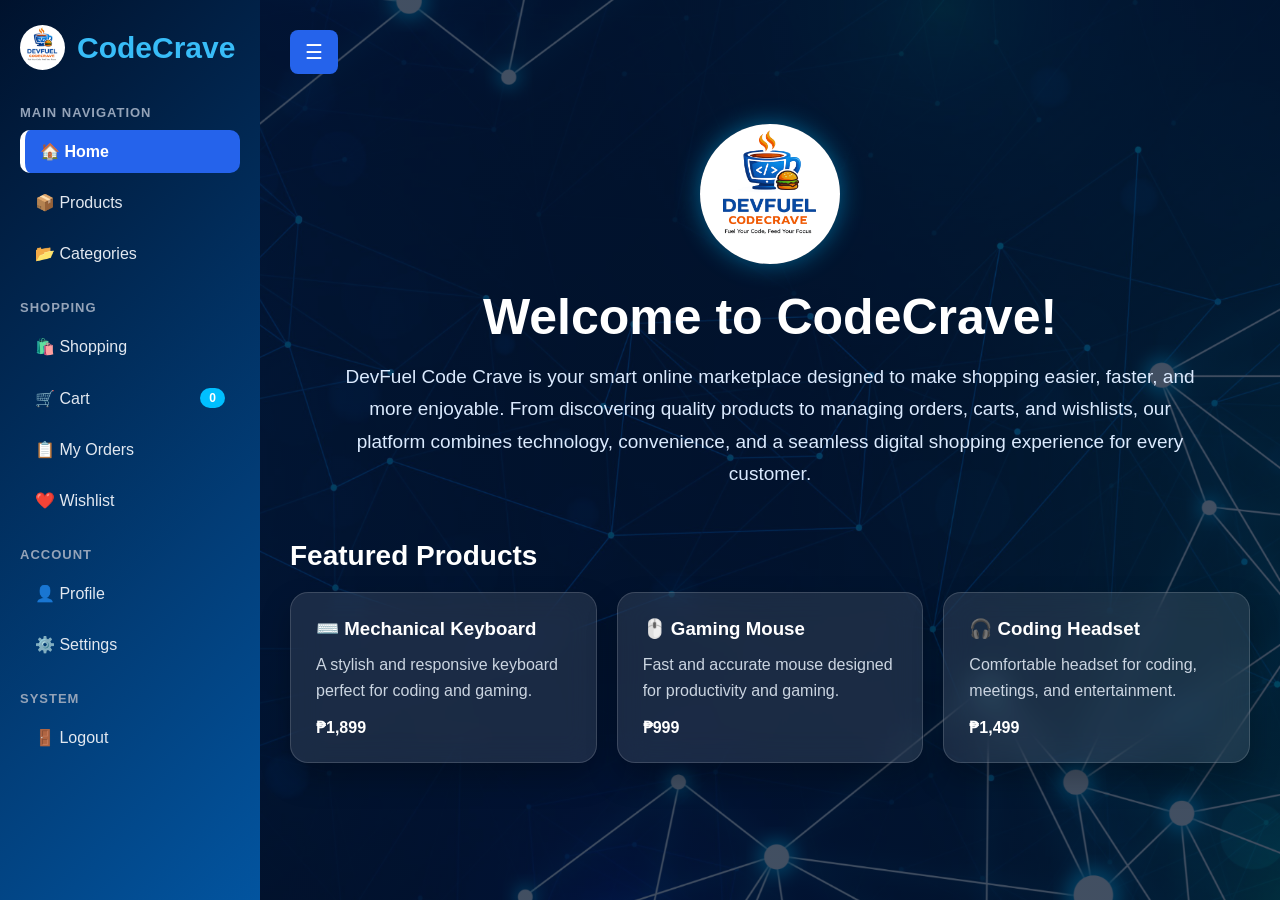
==== E-Commerce/Side-menu contents/Home.html @ 778e3ce6 "Add files via upload" ====
<!DOCTYPE html>
<html lang="en">

<head>
    <meta charset="UTF-8">
    <meta name="viewport" content="width=device-width, initial-scale=1.0">

    <title>Home - CodeCrave</title>

    <link rel="stylesheet" href="../side-menu.css">
</head>

<body>

    <div class="sidebar" id="sidebar">

        <div class="logo">
            <img src="../Logo.png" alt="CodeCrave Logo" class="sidebar-logo">
            <span>CodeCrave</span>
        </div>

        <div class="menu-group">

            <h4>Main Navigation</h4>

            <a href="Home.html" class="menu-link active">
                🏠 Home
            </a>

            <a href="Products.html" class="menu-link">
                📦 Products
            </a>

            <a href="Categories.html" class="menu-link">
                📂 Categories
            </a>

        </div>

        <div class="menu-group">

            <h4>Shopping</h4>

            <a href="Shopping.html" class="menu-link">
                🛍️ Shopping
            </a>

            <a href="Cart.html" class="menu-link">
                🛒 Cart
                <span class="cart-count" id="cartCount">0</span>
            </a>

            <a href="My Orders.html" class="menu-link">
                📋 My Orders
            </a>

            <a href="Wishlist.html" class="menu-link">
                ❤️ Wishlist
            </a>

        </div>

        <div class="menu-group">

            <h4>Account</h4>

            <a href="Profile.html" class="menu-link">
                👤 Profile
            </a>

            <a href="Setting.html" class="menu-link">
                ⚙️ Settings
            </a>

        </div>

        <div class="menu-group">

            <h4>System</h4>

            <a href="#" id="logoutBtn">
                🚪 Logout
            </a>

        </div>

    </div>


    <div class="main-content">

        <button class="toggle-btn" id="toggleBtn">☰</button>


        <section id="home" class="content-section active-section">

            <div class="hero">

                <img src="../Logo.png"
                     alt="CodeCrave Logo"
                     class="hero-logo">

                <h1>Welcome to CodeCrave!</h1>

                <p class="tagline">
                    DevFuel Code Crave is your smart online marketplace
                    designed to make shopping easier, faster, and more enjoyable.
                    From discovering quality products to managing orders, carts,
                    and wishlists, our platform combines technology, convenience,
                    and a seamless digital shopping experience for every customer.
                </p>

            </div>


            <h2 class="section-title">
                Featured Products
            </h2>


            <div class="cards">

                <div class="card">

                    <h3>⌨️ Mechanical Keyboard</h3>

                    <p>
                        A stylish and responsive keyboard perfect
                        for coding and gaming.
                    </p>

                    <strong>₱1,899</strong>

                </div>


                <div class="card">

                    <h3>🖱️ Gaming Mouse</h3>

                    <p>
                        Fast and accurate mouse designed for
                        productivity and gaming.
                    </p>

                    <strong>₱999</strong>

                </div>


                <div class="card">

                    <h3>🎧 Coding Headset</h3>

                    <p>
                        Comfortable headset for coding,
                        meetings, and entertainment.
                    </p>

                    <strong>₱1,499</strong>

                </div>

            </div>

        </section>

    </div>


    <script src="../side-menu.js"></script>

</body>

</html>
---- E-Commerce/side-menu.css ----
* {
    margin: 0;
    padding: 0;
    box-sizing: border-box;
    font-family: 'Segoe UI', Tahoma, Geneva, Verdana, sans-serif;
}

body {
    display: flex;
    min-height: 100vh;
    background: #0f172a;
    color: white;
}

.sidebar {
    width: 260px;
    min-width: 260px;
    min-height: 100vh;

    background: linear-gradient(
        135deg,
        rgba(0, 18, 45, 0.98),
        rgba(0, 95, 180, 0.85)
    );

    padding: 25px 20px;

    overflow-y: auto;

    transition: width 0.3s ease,
                min-width 0.3s ease,
                left 0.3s ease;

    flex-shrink: 0;
}

.logo {
    display: flex;
    align-items: center;

    gap: 12px;
    margin-bottom: 35px;

    color: #38bdf8;

    font-size: 30px;
    font-weight: 700;

    white-space: nowrap;
}

.sidebar-logo {
    width: 45px;
    height: 45px;

    object-fit: cover;

    border-radius: 50%;
}

.menu-group {
    margin-bottom: 25px;
}

.menu-group h4 {
    color: #94a3b8;

    font-size: 13px;
    font-weight: 600;

    margin-bottom: 10px;

    text-transform: uppercase;
    letter-spacing: 1px;
}

.sidebar a {
    display: flex;
    align-items: center;

    width: 100%;

    padding: 12px 15px;
    margin-bottom: 8px;

    border-radius: 10px;

    text-decoration: none;

    color: #e2e8f0;

    transition:
        background 0.3s ease,
        transform 0.3s ease,
        color 0.3s ease;
}

.sidebar a:hover {
    background: #2563eb;

    transform: translateX(5px);

    color: white;
}

.sidebar a.active {
    background: #2563eb;

    color: white;

    font-weight: bold;

    border-left: 5px solid white;
}


.cart-count {
    margin-left: auto;

    min-width: 25px;

    background: #00bfff;

    color: white;

    font-size: 12px;
    font-weight: bold;

    padding: 3px 8px;

    text-align: center;

    border-radius: 20px;
}

.main-content {
    flex: 1;

    min-width: 0;
    min-height: 100vh;

    padding: 30px;

    background:
        linear-gradient(
            rgba(2, 20, 45, 0.75),
            rgba(2, 20, 45, 0.75)
        ),
        url("_Background.png");

    background-size: cover;
    background-position: center;
    background-attachment: fixed;

    overflow-y: auto;
}

.toggle-btn {
    background: #2563eb;

    color: white;

    border: none;

    padding: 10px 15px;

    border-radius: 8px;

    cursor: pointer;

    font-size: 20px;

    margin-bottom: 20px;

    transition:
        background 0.3s ease,
        transform 0.3s ease;
}

.toggle-btn:hover {
    background: #1d4ed8;

    transform: scale(1.05);
}

.sidebar.closed {
    width: 80px;
    min-width: 80px;
}

.sidebar.closed .logo {
    justify-content: center;
}

.sidebar.closed .logo span {
    display: none;
}

.sidebar.closed .menu-group h4 {
    display: none;
}

.sidebar.closed .sidebar-logo {
    width: 40px;
    height: 40px;
}

.sidebar.closed a {
    justify-content: center;

    padding: 12px 8px;

    font-size: 0;

    transform: none;
}

.sidebar.closed a:hover {
    transform: none;
}

.sidebar.closed a::first-letter {
    font-size: 20px;
}

.sidebar.closed .cart-count {
    display: none;
}

.content-section {
    width: 100%;

    animation: fadeIn 0.4s ease;
}

@keyframes fadeIn {

    from {
        opacity: 0;
        transform: translateY(15px);
    }

    to {
        opacity: 1;
        transform: translateY(0);
    }

}

.hero {
    text-align: center;

    padding: 30px 20px 50px;
}

.hero-logo {
    width: 140px;
    height: 140px;

    object-fit: cover;

    border-radius: 50%;

    margin-bottom: 20px;

    box-shadow:
        0 0 25px rgba(0, 191, 255, 0.45);
}

.hero h1 {
    font-size: 50px;

    margin-bottom: 15px;
}

.tagline {
    max-width: 850px;

    margin: auto;

    font-size: 19px;

    line-height: 1.7;

    color: #dbeafe;
}

.section-title {
    font-size: 28px;

    margin-bottom: 20px;
}

.section-description {
    color: #cbd5e1;

    margin-bottom: 25px;

    line-height: 1.6;
}

.cards {
    display: grid;

    grid-template-columns:
        repeat(auto-fit, minmax(220px, 1fr));

    gap: 20px;
}

.card,
.product-card,
.category-card,
.order-card,
.wishlist-card {

    background:
        rgba(255, 255, 255, 0.10);

    border:
        1px solid rgba(255, 255, 255, 0.15);

    backdrop-filter: blur(15px);

    border-radius: 18px;

    padding: 25px;

    transition:
        transform 0.3s ease,
        border-color 0.3s ease,
        box-shadow 0.3s ease;

    box-shadow:
        0 15px 30px rgba(0, 0, 0, 0.25);
}

.card:hover,
.product-card:hover,
.category-card:hover,
.order-card:hover,
.wishlist-card:hover {

    transform: translateY(-7px);

    border-color: #38bdf8;

    box-shadow:
        0 20px 35px rgba(0, 0, 0, 0.35);
}

.card h3,
.product-card h3,
.category-card h2,
.order-card h3,
.wishlist-card h3 {

    margin-bottom: 12px;
}

.card p,
.product-card p,
.category-card p,
.order-card p,
.wishlist-card p {

    color: #cbd5e1;

    line-height: 1.6;

    margin-bottom: 15px;
}

.product-icon {
    font-size: 50px;

    margin-bottom: 15px;
}

.product-card h2 {
    color: #38bdf8;

    margin: 15px 0;
}

.action-btn {

    border: none;

    background:
        linear-gradient(
            90deg,
            #009dff,
            #00c6ff
        );

    color: white;

    padding: 11px 18px;

    border-radius: 10px;

    font-weight: bold;

    cursor: pointer;

    transition:
        transform 0.3s ease,
        box-shadow 0.3s ease;
}

.action-btn:hover {

    transform: translateY(-3px);

    box-shadow:
        0 8px 20px rgba(0, 170, 255, 0.4);
}

.cart-box,
.profile-box,
.settings-box,
.logout-box {

    width: 100%;

    max-width: 700px;

    margin-top: 25px;

    padding: 30px;

    border-radius: 18px;

    background:
        rgba(255, 255, 255, 0.10);

    border:
        1px solid rgba(255, 255, 255, 0.15);

    backdrop-filter: blur(15px);

    box-shadow:
        0 15px 30px rgba(0, 0, 0, 0.25);
}

.cart-box p {

    margin: 15px 0;

    color: #cbd5e1;
}

.cart-box hr {

    border: none;

    border-top:
        1px solid rgba(255, 255, 255, 0.2);

    margin: 20px 0;
}

.cart-box h2 {

    margin-bottom: 20px;
}


.status {

    display: inline-block;

    padding: 5px 12px;

    border-radius: 20px;

    font-size: 13px;

    margin: 10px 0;
}

.delivered {
    background: #16a34a;
}

.shipped {
    background: #2563eb;
}

.pending {
    background: #d97706;
}

.profile-box {
    text-align: center;
}

.profile-avatar {

    width: 100px;
    height: 100px;

    display: flex;

    justify-content: center;
    align-items: center;

    margin: 0 auto 20px;

    border-radius: 50%;

    background: #2563eb;

    font-size: 45px;

    box-shadow:
        0 10px 25px rgba(37, 99, 235, 0.35);
}

.profile-box p {

    margin-top: 15px;

    color: #cbd5e1;

    line-height: 1.5;
}

.settings-box h3 {

    margin-top: 20px;

    margin-bottom: 10px;

    color: #38bdf8;
}

.settings-box h3:first-child {

    margin-top: 0;
}

.settings-box label {

    display: block;

    margin-bottom: 10px;

    color: #cbd5e1;

    cursor: pointer;
}

.settings-box input {

    margin-right: 8px;

    cursor: pointer;
}

.logout-box {
    text-align: center;
}

.logout-box h2 {

    margin-bottom: 15px;
}

.logout-box p {

    color: #cbd5e1;

    margin-bottom: 25px;
}

.logout-action {

    border: none;

    padding: 13px 30px;

    border-radius: 10px;

    background: #dc2626;

    color: white;

    font-size: 16px;

    font-weight: bold;

    cursor: pointer;

    transition:
        background 0.3s ease,
        transform 0.3s ease,
        box-shadow 0.3s ease;
}

.logout-action:hover {

    background: #b91c1c;

    transform: translateY(-3px);

    box-shadow:
        0 8px 20px rgba(220, 38, 38, 0.35);
}

.sidebar::-webkit-scrollbar,
.main-content::-webkit-scrollbar {

    width: 6px;
}

.sidebar::-webkit-scrollbar-thumb,
.main-content::-webkit-scrollbar-thumb {

    background: #2563eb;

    border-radius: 10px;
}


@media (max-width: 768px) {

    body {
        overflow-x: hidden;
    }

    .sidebar {

        position: fixed;

        left: -260px;

        top: 0;

        width: 260px;
        min-width: 260px;

        height: 100vh;

        z-index: 1000;

        transition:
            left 0.3s ease;
    }

    .sidebar.open {

        left: 0;
    }

    .sidebar.closed {

        width: 260px;

        min-width: 260px;

        left: -260px;
    }

    .main-content {

        width: 100%;

        min-height: 100vh;

        padding: 20px;
    }

    .hero {

        padding: 20px 10px 40px;
    }

    .hero-logo {

        width: 110px;
        height: 110px;
    }

    .hero h1 {

        font-size: 35px;
    }

    .tagline {

        font-size: 16px;

        line-height: 1.6;
    }

    .section-title {

        font-size: 24px;
    }

    .cards {

        grid-template-columns:
            1fr;
    }

    .cart-box,
    .profile-box,
    .settings-box,
    .logout-box {

        padding: 22px;
    }
}
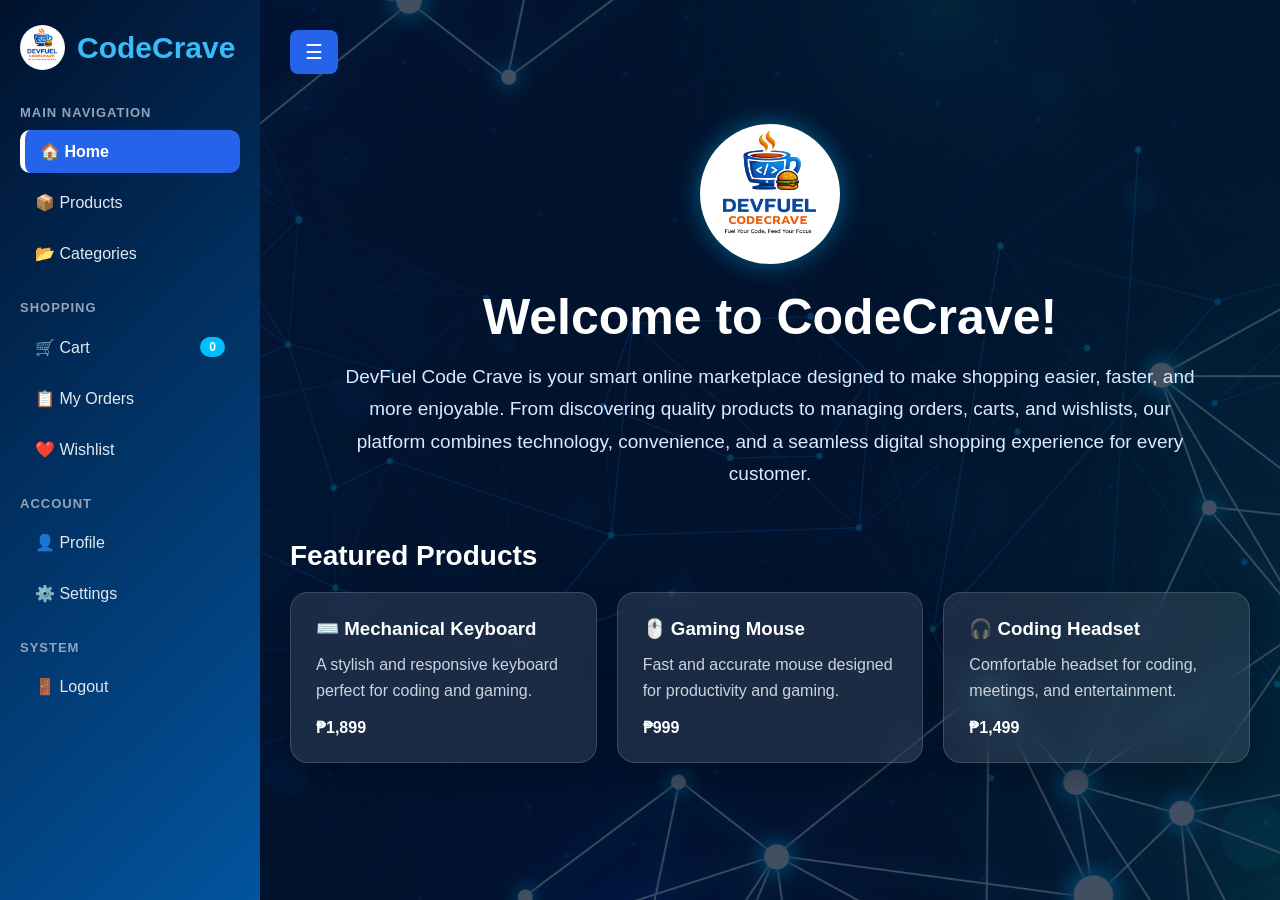
==== commit eb701b3f: "Add files via upload" ====
--- a/E-Commerce/Side-menu contents/Home.html
+++ b/E-Commerce/Side-menu contents/Home.html
@@ -40,10 +40,6 @@
         <div class="menu-group">
 
             <h4>Shopping</h4>
-
-            <a href="Shopping.html" class="menu-link">
-                🛍️ Shopping
-            </a>
 
             <a href="Cart.html" class="menu-link">
                 🛒 Cart
